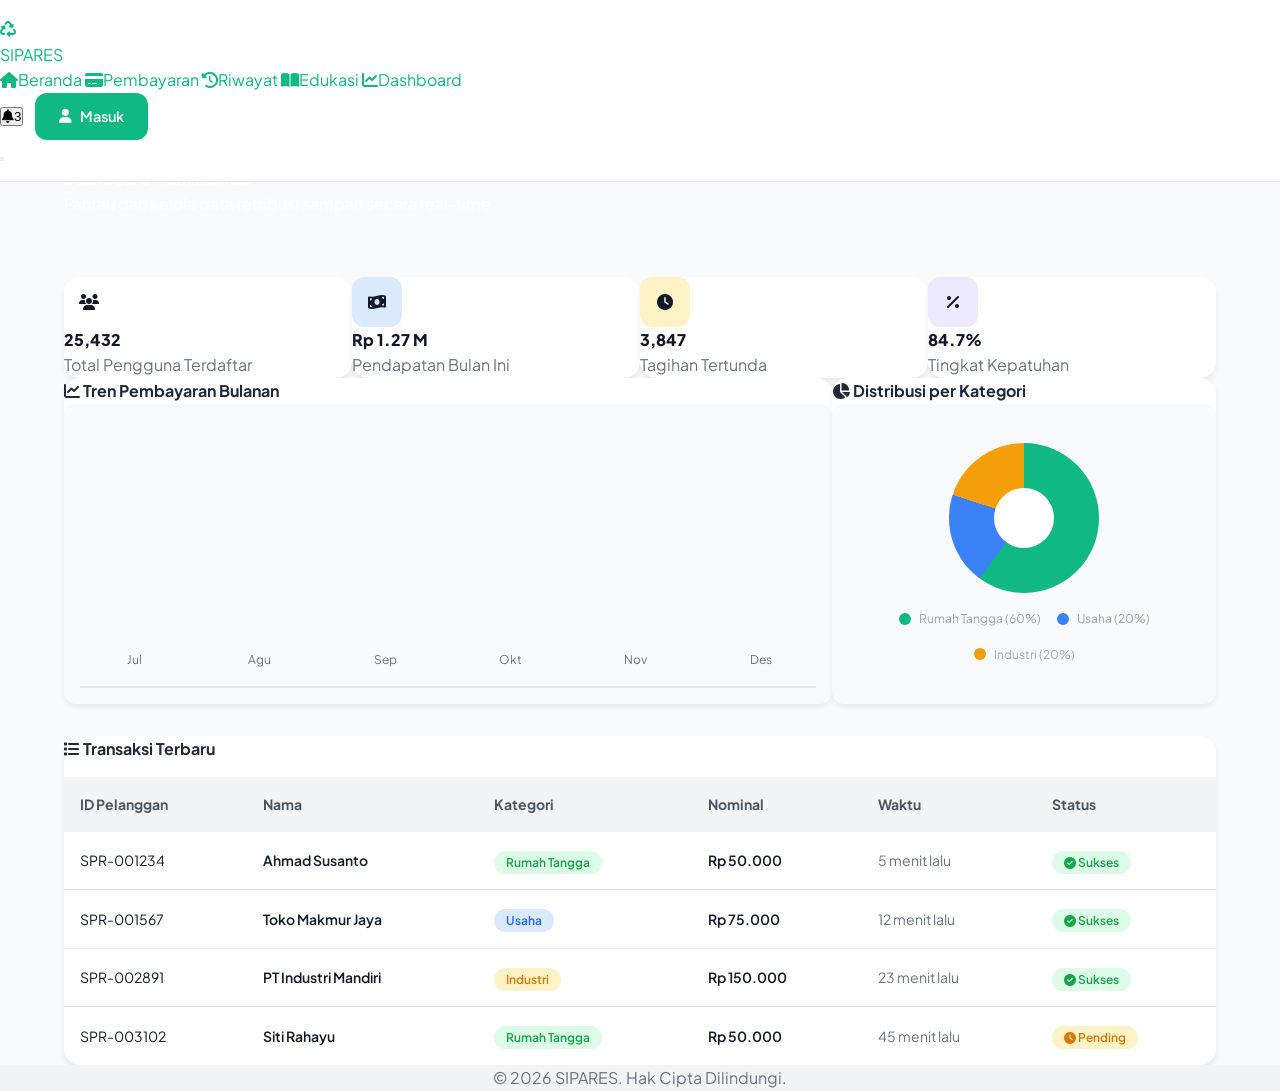
==== dashboard.html @ a86b79b2 "Initial commit" ====
<!DOCTYPE html>
<html lang="id">

<head>
  <meta charset="UTF-8">
  <meta name="viewport" content="width=device-width, initial-scale=1.0">
  <meta name="description" content="Dashboard Admin - SIPARES">
  <title>Dashboard - SIPARES</title>
  <link rel="preconnect" href="https://fonts.googleapis.com">
  <link rel="preconnect" href="https://fonts.gstatic.com" crossorigin>
  <link href="https://fonts.googleapis.com/css2?family=Plus+Jakarta+Sans:wght@300;400;500;600;700;800&display=swap"
    rel="stylesheet">
  <link rel="stylesheet" href="https://cdnjs.cloudflare.com/ajax/libs/font-awesome/6.4.0/css/all.min.css">
  <link rel="stylesheet" href="css/styles.css">
  <link rel="stylesheet" href="css/pages.css">
</head>

<body>
  <!-- Navigation -->
  <nav class="navbar scrolled" id="navbar">
    <div class="nav-container">
      <a href="index.html" class="nav-logo">
        <div class="logo-icon"><i class="fas fa-recycle"></i></div>
        <span class="logo-text">SIPARES</span>
      </a>
      <div class="nav-menu" id="nav-menu">
        <a href="index.html" class="nav-link"><i class="fas fa-home"></i><span>Beranda</span></a>
        <a href="pembayaran.html" class="nav-link"><i class="fas fa-credit-card"></i><span>Pembayaran</span></a>
        <a href="riwayat.html" class="nav-link"><i class="fas fa-history"></i><span>Riwayat</span></a>
        <a href="edukasi.html" class="nav-link"><i class="fas fa-book-open"></i><span>Edukasi</span></a>
        <a href="dashboard.html" class="nav-link active"><i class="fas fa-chart-line"></i><span>Dashboard</span></a>
      </div>
      <div class="nav-actions">
        <button class="btn-notification" id="btn-notification"><i class="fas fa-bell"></i><span
            class="notification-badge">3</span></button>
        <a href="login.html" class="btn btn-primary btn-login"><i class="fas fa-user"></i><span>Masuk</span></a>
      </div>
      <button class="nav-toggle" id="nav-toggle"><span></span><span></span><span></span></button>
    </div>
  </nav>

  <!-- Page Header -->
  <section class="page-header">
    <div class="page-header-bg">
      <div class="header-shape shape-1"></div>
      <div class="header-shape shape-2"></div>
    </div>
    <div class="container">
      <div class="page-header-content">
        <div class="breadcrumb">
          <a href="index.html">Beranda</a>
          <i class="fas fa-chevron-right"></i>
          <span>Dashboard</span>
        </div>
        <h1 class="page-title">Dashboard Administrasi</h1>
        <p class="page-subtitle">Pantau dan kelola data retribusi sampah secara real-time</p>
      </div>
    </div>
  </section>

  <!-- Dashboard Section -->
  <section class="dashboard-section">
    <div class="container">
      <!-- Stats Cards -->
      <div class="dashboard-stats">
        <div class="stat-card">
          <div class="stat-icon green"><i class="fas fa-users"></i></div>
          <div class="stat-value">25,432</div>
          <div class="stat-label">Total Pengguna Terdaftar</div>
        </div>
        <div class="stat-card">
          <div class="stat-icon blue"><i class="fas fa-money-bill-wave"></i></div>
          <div class="stat-value">Rp 1.27 M</div>
          <div class="stat-label">Pendapatan Bulan Ini</div>
        </div>
        <div class="stat-card">
          <div class="stat-icon orange"><i class="fas fa-clock"></i></div>
          <div class="stat-value">3,847</div>
          <div class="stat-label">Tagihan Tertunda</div>
        </div>
        <div class="stat-card">
          <div class="stat-icon purple"><i class="fas fa-percentage"></i></div>
          <div class="stat-value">84.7%</div>
          <div class="stat-label">Tingkat Kepatuhan</div>
        </div>
      </div>

      <!-- Charts Row -->
      <div class="dashboard-charts">
        <div class="chart-card">
          <h4><i class="fas fa-chart-line"></i> Tren Pembayaran Bulanan</h4>
          <div class="chart-placeholder">
            <div style="width: 100%; height: 100%; display: flex; flex-direction: column; padding: 1rem;">
              <!-- Simple bar chart visualization -->
              <div
                style="flex: 1; display: flex; align-items: flex-end; gap: 1rem; padding-bottom: 1rem; border-bottom: 2px solid #e5e7eb;">
                <div style="flex: 1; display: flex; flex-direction: column; align-items: center; gap: 0.5rem;">
                  <div
                    style="width: 100%; height: 60%; background: linear-gradient(to top, #10b981, #34d399); border-radius: 0.5rem 0.5rem 0 0;">
                  </div>
                  <span style="font-size: 0.75rem; color: #6b7280;">Jul</span>
                </div>
                <div style="flex: 1; display: flex; flex-direction: column; align-items: center; gap: 0.5rem;">
                  <div
                    style="width: 100%; height: 75%; background: linear-gradient(to top, #10b981, #34d399); border-radius: 0.5rem 0.5rem 0 0;">
                  </div>
                  <span style="font-size: 0.75rem; color: #6b7280;">Agu</span>
                </div>
                <div style="flex: 1; display: flex; flex-direction: column; align-items: center; gap: 0.5rem;">
                  <div
                    style="width: 100%; height: 65%; background: linear-gradient(to top, #10b981, #34d399); border-radius: 0.5rem 0.5rem 0 0;">
                  </div>
                  <span style="font-size: 0.75rem; color: #6b7280;">Sep</span>
                </div>
                <div style="flex: 1; display: flex; flex-direction: column; align-items: center; gap: 0.5rem;">
                  <div
                    style="width: 100%; height: 80%; background: linear-gradient(to top, #10b981, #34d399); border-radius: 0.5rem 0.5rem 0 0;">
                  </div>
                  <span style="font-size: 0.75rem; color: #6b7280;">Okt</span>
                </div>
                <div style="flex: 1; display: flex; flex-direction: column; align-items: center; gap: 0.5rem;">
                  <div
                    style="width: 100%; height: 90%; background: linear-gradient(to top, #10b981, #34d399); border-radius: 0.5rem 0.5rem 0 0;">
                  </div>
                  <span style="font-size: 0.75rem; color: #6b7280;">Nov</span>
                </div>
                <div style="flex: 1; display: flex; flex-direction: column; align-items: center; gap: 0.5rem;">
                  <div
                    style="width: 100%; height: 85%; background: linear-gradient(to top, #10b981, #34d399); border-radius: 0.5rem 0.5rem 0 0;">
                  </div>
                  <span style="font-size: 0.75rem; color: #6b7280;">Des</span>
                </div>
              </div>
            </div>
          </div>
        </div>
        <div class="chart-card">
          <h4><i class="fas fa-chart-pie"></i> Distribusi per Kategori</h4>
          <div class="chart-placeholder"
            style="display: flex; flex-direction: column; align-items: center; justify-content: center; gap: 1rem; padding: 1rem;">
            <!-- Simple pie chart visualization -->
            <div
              style="width: 150px; height: 150px; border-radius: 50%; background: conic-gradient(#10b981 0deg 216deg, #3b82f6 216deg 288deg, #f59e0b 288deg 360deg); position: relative;">
              <div
                style="position: absolute; top: 50%; left: 50%; transform: translate(-50%, -50%); width: 60px; height: 60px; background: white; border-radius: 50%;">
              </div>
            </div>
            <div style="display: flex; flex-wrap: wrap; gap: 1rem; justify-content: center;">
              <span style="display: flex; align-items: center; gap: 0.5rem; font-size: 0.75rem;"><span
                  style="width: 12px; height: 12px; background: #10b981; border-radius: 50%;"></span> Rumah Tangga
                (60%)</span>
              <span style="display: flex; align-items: center; gap: 0.5rem; font-size: 0.75rem;"><span
                  style="width: 12px; height: 12px; background: #3b82f6; border-radius: 50%;"></span> Usaha (20%)</span>
              <span style="display: flex; align-items: center; gap: 0.5rem; font-size: 0.75rem;"><span
                  style="width: 12px; height: 12px; background: #f59e0b; border-radius: 50%;"></span> Industri
                (20%)</span>
            </div>
          </div>
        </div>
      </div>

      <!-- Recent Transactions -->
      <div style="margin-top: 2rem;">
        <div class="chart-card">
          <h4><i class="fas fa-list"></i> Transaksi Terbaru</h4>
          <div style="overflow-x: auto;">
            <table style="width: 100%; border-collapse: collapse; margin-top: 1rem;">
              <thead>
                <tr style="background: #f3f4f6;">
                  <th style="padding: 1rem; text-align: left; font-size: 0.875rem; color: #4b5563;">ID Pelanggan</th>
                  <th style="padding: 1rem; text-align: left; font-size: 0.875rem; color: #4b5563;">Nama</th>
                  <th style="padding: 1rem; text-align: left; font-size: 0.875rem; color: #4b5563;">Kategori</th>
                  <th style="padding: 1rem; text-align: left; font-size: 0.875rem; color: #4b5563;">Nominal</th>
                  <th style="padding: 1rem; text-align: left; font-size: 0.875rem; color: #4b5563;">Waktu</th>
                  <th style="padding: 1rem; text-align: left; font-size: 0.875rem; color: #4b5563;">Status</th>
                </tr>
              </thead>
              <tbody>
                <tr style="border-bottom: 1px solid #e5e7eb;">
                  <td style="padding: 1rem; font-size: 0.875rem;">SPR-001234</td>
                  <td style="padding: 1rem; font-size: 0.875rem; font-weight: 600;">Ahmad Susanto</td>
                  <td style="padding: 1rem;"><span
                      style="background: #dcfce7; color: #16a34a; padding: 0.25rem 0.75rem; border-radius: 9999px; font-size: 0.75rem; font-weight: 600;">Rumah
                      Tangga</span></td>
                  <td style="padding: 1rem; font-size: 0.875rem; font-weight: 600;">Rp 50.000</td>
                  <td style="padding: 1rem; font-size: 0.875rem; color: #6b7280;">5 menit lalu</td>
                  <td style="padding: 1rem;"><span
                      style="background: #dcfce7; color: #16a34a; padding: 0.25rem 0.75rem; border-radius: 9999px; font-size: 0.75rem; font-weight: 600;"><i
                        class="fas fa-check-circle"></i> Sukses</span></td>
                </tr>
                <tr style="border-bottom: 1px solid #e5e7eb;">
                  <td style="padding: 1rem; font-size: 0.875rem;">SPR-001567</td>
                  <td style="padding: 1rem; font-size: 0.875rem; font-weight: 600;">Toko Makmur Jaya</td>
                  <td style="padding: 1rem;"><span
                      style="background: #dbeafe; color: #2563eb; padding: 0.25rem 0.75rem; border-radius: 9999px; font-size: 0.75rem; font-weight: 600;">Usaha</span>
                  </td>
                  <td style="padding: 1rem; font-size: 0.875rem; font-weight: 600;">Rp 75.000</td>
                  <td style="padding: 1rem; font-size: 0.875rem; color: #6b7280;">12 menit lalu</td>
                  <td style="padding: 1rem;"><span
                      style="background: #dcfce7; color: #16a34a; padding: 0.25rem 0.75rem; border-radius: 9999px; font-size: 0.75rem; font-weight: 600;"><i
                        class="fas fa-check-circle"></i> Sukses</span></td>
                </tr>
                <tr style="border-bottom: 1px solid #e5e7eb;">
                  <td style="padding: 1rem; font-size: 0.875rem;">SPR-002891</td>
                  <td style="padding: 1rem; font-size: 0.875rem; font-weight: 600;">PT Industri Mandiri</td>
                  <td style="padding: 1rem;"><span
                      style="background: #fef3c7; color: #d97706; padding: 0.25rem 0.75rem; border-radius: 9999px; font-size: 0.75rem; font-weight: 600;">Industri</span>
                  </td>
                  <td style="padding: 1rem; font-size: 0.875rem; font-weight: 600;">Rp 150.000</td>
                  <td style="padding: 1rem; font-size: 0.875rem; color: #6b7280;">23 menit lalu</td>
                  <td style="padding: 1rem;"><span
                      style="background: #dcfce7; color: #16a34a; padding: 0.25rem 0.75rem; border-radius: 9999px; font-size: 0.75rem; font-weight: 600;"><i
                        class="fas fa-check-circle"></i> Sukses</span></td>
                </tr>
                <tr>
                  <td style="padding: 1rem; font-size: 0.875rem;">SPR-003102</td>
                  <td style="padding: 1rem; font-size: 0.875rem; font-weight: 600;">Siti Rahayu</td>
                  <td style="padding: 1rem;"><span
                      style="background: #dcfce7; color: #16a34a; padding: 0.25rem 0.75rem; border-radius: 9999px; font-size: 0.75rem; font-weight: 600;">Rumah
                      Tangga</span></td>
                  <td style="padding: 1rem; font-size: 0.875rem; font-weight: 600;">Rp 50.000</td>
                  <td style="padding: 1rem; font-size: 0.875rem; color: #6b7280;">45 menit lalu</td>
                  <td style="padding: 1rem;"><span
                      style="background: #fef3c7; color: #d97706; padding: 0.25rem 0.75rem; border-radius: 9999px; font-size: 0.75rem; font-weight: 600;"><i
                        class="fas fa-clock"></i> Pending</span></td>
                </tr>
              </tbody>
            </table>
          </div>
        </div>
      </div>
    </div>
  </section>

  <!-- Footer -->
  <footer class="footer-simple">
    <div class="container">
      <p>&copy; 2026 SIPARES. Hak Cipta Dilindungi.</p>
    </div>
  </footer>

  <script src="js/main.js"></script>
</body>

</html>
---- css/styles.css ----
/* ========================================
   SIPARES - Clean & Simple Design System
   ======================================== */

:root {
  /* Colors - Clean Green Theme */
  --primary: #10b981;
  --primary-dark: #059669;
  --primary-light: #d1fae5;

  --secondary: #3b82f6;
  --success: #22c55e;
  --warning: #f59e0b;
  --danger: #ef4444;
  --info: #06b6d4;

  /* Neutral */
  --white: #ffffff;
  --gray-50: #f9fafb;
  --gray-100: #f3f4f6;
  --gray-200: #e5e7eb;
  --gray-300: #d1d5db;
  --gray-400: #9ca3af;
  --gray-500: #6b7280;
  --gray-600: #4b5563;
  --gray-700: #374151;
  --gray-800: #1f2937;
  --gray-900: #111827;

  /* Background */
  --bg-primary: #f9fafb;
  --bg-secondary: #ffffff;
  --bg-tertiary: #f3f4f6;

  /* Text */
  --text-primary: #111827;
  --text-secondary: #6b7280;
  --text-muted: #9ca3af;

  /* Border */
  --border-color: #e5e7eb;

  /* Shadows */
  --shadow-sm: 0 1px 2px rgba(0,0,0,0.05);
  --shadow-md: 0 4px 6px rgba(0,0,0,0.07);
  --shadow-lg: 0 10px 25px rgba(0,0,0,0.1);

  /* Typography */
  --font-family: 'Plus Jakarta Sans', -apple-system, BlinkMacSystemFont, sans-serif;

  /* Border Radius */
  --radius-sm: 0.375rem;
  --radius-md: 0.5rem;
  --radius-lg: 0.75rem;
  --radius-xl: 1rem;
  --radius-full: 9999px;

  /* Transitions */
  --transition: 0.2s ease;
}

/* Reset */
*, *::before, *::after {
  margin: 0;
  padding: 0;
  box-sizing: border-box;
}

html {
  scroll-behavior: smooth;
}

body {
  font-family: var(--font-family);
  font-size: 1rem;
  line-height: 1.6;
  color: var(--text-primary);
  background: var(--bg-primary);
}

a {
  color: var(--primary);
  text-decoration: none;
  transition: var(--transition);
}

a:hover {
  color: var(--primary-dark);
}

img {
  max-width: 100%;
  height: auto;
}

/* Container */
.container {
  max-width: 1200px;
  margin: 0 auto;
  padding: 0 1.5rem;
}

/* ========================================
   NAVBAR - Simple & Clean
   ======================================== */
.navbar {
  position: fixed;
  top: 0;
  left: 0;
  right: 0;
  z-index: 1000;
  background: var(--white);
  border-bottom: 1px solid var(--border-color);
  padding: 1rem 0;
  transition: var(--transition);
}

.navbar.scrolled {
  box-shadow: var(--shadow-md);
}

.navbar .container {
  display: flex;
  justify-content: space-between;
  align-items: center;
}

.navbar-brand {
  display: flex;
  align-items: center;
  gap: 0.5rem;
  font-size: 1.5rem;
  font-weight: 700;
  color: var(--primary);
}

.nav-links {
  display: flex;
  list-style: none;
  gap: 2rem;
}

.nav-links a {
  color: var(--text-secondary);
  font-weight: 500;
  padding: 0.5rem 0;
  position: relative;
}

.nav-links a:hover,
.nav-links a.active {
  color: var(--primary);
}

.nav-links a::after {
  content: '';
  position: absolute;
  bottom: 0;
  left: 0;
  width: 0;
  height: 2px;
  background: var(--primary);
  transition: var(--transition);
}

.nav-links a:hover::after,
.nav-links a.active::after {
  width: 100%;
}

.nav-actions {
  display: flex;
  gap: 0.75rem;
  align-items: center;
}

.mobile-menu-btn {
  display: none;
  background: none;
  border: none;
  font-size: 1.5rem;
  color: var(--text-primary);
  cursor: pointer;
}

/* ========================================
   BUTTONS - Simple Style
   ======================================== */
.btn {
  display: inline-flex;
  align-items: center;
  justify-content: center;
  gap: 0.5rem;
  padding: 0.75rem 1.5rem;
  font-size: 0.9rem;
  font-weight: 600;
  border-radius: var(--radius-lg);
  border: none;
  cursor: pointer;
  transition: var(--transition);
  text-decoration: none;
}

.btn-primary {
  background: var(--primary);
  color: var(--white);
}

.btn-primary:hover {
  background: var(--primary-dark);
  color: var(--white);
  transform: translateY(-1px);
}

.btn-secondary {
  background: var(--gray-100);
  color: var(--text-primary);
}

.btn-secondary:hover {
  background: var(--gray-200);
}

.btn-outline {
  background: transparent;
  border: 2px solid var(--primary);
  color: var(--primary);
}

.btn-outline:hover {
  background: var(--primary);
  color: var(--white);
}

.btn-sm {
  padding: 0.5rem 1rem;
  font-size: 0.8rem;
}

.btn-lg {
  padding: 1rem 2rem;
  font-size: 1rem;
}

.btn-block {
  width: 100%;
}

.btn-icon {
  width: 40px;
  height: 40px;
  padding: 0;
  border-radius: var(--radius-lg);
  background: var(--gray-100);
  color: var(--text-secondary);
}

.btn-icon:hover {
  background: var(--primary-light);
  color: var(--primary);
}

/* ========================================
   HERO SECTION - Clean Design
   ======================================== */
.hero {
  padding: 8rem 0 4rem;
  background: linear-gradient(135deg, var(--primary-light) 0%, var(--white) 100%);
  min-height: 100vh;
  display: flex;
  align-items: center;
}

.hero .container {
  display: grid;
  grid-template-columns: 1fr 1fr;
  gap: 4rem;
  align-items: center;
}

.hero-content h1 {
  font-size: 3rem;
  font-weight: 800;
  line-height: 1.2;
  color: var(--gray-900);
  margin-bottom: 1.5rem;
}

.hero-content h1 .highlight {
  color: var(--primary);
}

.hero-content p {
  font-size: 1.1rem;
  color: var(--text-secondary);
  margin-bottom: 2rem;
  max-width: 500px;
}

.hero-buttons {
  display: flex;
  gap: 1rem;
  margin-bottom: 3rem;
}

.hero-stats {
  display: flex;
  gap: 3rem;
}

.hero-stat {
  text-align: center;
}

.hero-stat .number {
  font-size: 2rem;
  font-weight: 800;
  color: var(--primary);
}

.hero-stat .label {
  font-size: 0.85rem;
  color: var(--text-secondary);
}

.hero-visual {
  display: flex;
  justify-content: center;
  align-items: center;
}

.hero-image {
  width: 100%;
  max-width: 450px;
  padding: 2rem;
  background: var(--white);
  border-radius: var(--radius-xl);
  box-shadow: var(--shadow-lg);
}

.hero-image i {
  font-size: 15rem;
  color: var(--primary);
  display: block;
  text-align: center;
}

/* ========================================
   SECTIONS - Clean Layout
   ======================================== */
.section {
  padding: 5rem 0;
}

.section-header {
  text-align: center;
  max-width: 600px;
  margin: 0 auto 3rem;
}

.section-label {
  display: inline-block;
  padding: 0.5rem 1rem;
  background: var(--primary-light);
  color: var(--primary-dark);
  font-size: 0.8rem;
  font-weight: 600;
  border-radius: var(--radius-full);
  margin-bottom: 1rem;
}

.section-title {
  font-size: 2.25rem;
  font-weight: 700;
  margin-bottom: 1rem;
  color: var(--gray-900);
}

.section-subtitle {
  color: var(--text-secondary);
  font-size: 1.1rem;
}

/* ========================================
   CARDS - Simple Style
   ======================================== */
.card {
  background: var(--white);
  border-radius: var(--radius-xl);
  padding: 1.5rem;
  box-shadow: var(--shadow-sm);
  border: 1px solid var(--border-color);
  transition: var(--transition);
}

.card:hover {
  box-shadow: var(--shadow-md);
  transform: translateY(-2px);
}

.card-icon {
  width: 60px;
  height: 60px;
  border-radius: var(--radius-lg);
  background: var(--primary-light);
  color: var(--primary);
  display: flex;
  align-items: center;
  justify-content: center;
  font-size: 1.5rem;
  margin-bottom: 1rem;
}

.card-title {
  font-size: 1.2rem;
  font-weight: 600;
  margin-bottom: 0.5rem;
}

.card-text {
  color: var(--text-secondary);
  font-size: 0.95rem;
}

/* Card Grid */
.card-grid {
  display: grid;
  grid-template-columns: repeat(auto-fit, minmax(280px, 1fr));
  gap: 1.5rem;
}

/* ========================================
   SERVICES SECTION
   ======================================== */
.services {
  background: var(--bg-primary);
}

.service-card {
  text-align: center;
  padding: 2rem;
}

.service-card .card-icon {
  margin: 0 auto 1.5rem;
  width: 70px;
  height: 70px;
  font-size: 1.75rem;
}

/* ========================================
   POLICY / TARIF SECTION
   ======================================== */
.policy {
  background: var(--white);
}

.tarif-card {
  padding: 2rem;
  text-align: center;
  border: 2px solid var(--border-color);
}

.tarif-card.featured {
  border-color: var(--primary);
  position: relative;
}

.tarif-card.featured::before {
  content: 'Populer';
  position: absolute;
  top: -12px;
  left: 50%;
  transform: translateX(-50%);
  background: var(--primary);
  color: white;
  padding: 0.25rem 1rem;
  border-radius: var(--radius-full);
  font-size: 0.75rem;
  font-weight: 600;
}

.tarif-card .icon {
  font-size: 2.5rem;
  color: var(--primary);
  margin-bottom: 1rem;
}

.tarif-card .title {
  font-size: 1.25rem;
  font-weight: 600;
  margin-bottom: 0.5rem;
}

.tarif-card .price {
  font-size: 2rem;
  font-weight: 800;
  color: var(--primary);
  margin-bottom: 1rem;
}

.tarif-card .price span {
  font-size: 0.9rem;
  font-weight: 400;
  color: var(--text-secondary);
}

.tarif-card .features {
  list-style: none;
  margin-bottom: 1.5rem;
}

.tarif-card .features li {
  padding: 0.5rem 0;
  color: var(--text-secondary);
  font-size: 0.9rem;
}

.tarif-card .features li i {
  color: var(--success);
  margin-right: 0.5rem;
}

/* ========================================
   FAQ SECTION
   ======================================== */
.faq {
  background: var(--bg-primary);
}

.faq-list {
  max-width: 700px;
  margin: 0 auto;
}

.faq-item {
  background: var(--white);
  border-radius: var(--radius-lg);
  margin-bottom: 1rem;
  overflow: hidden;
  border: 1px solid var(--border-color);
}

.faq-question {
  display: flex;
  justify-content: space-between;
  align-items: center;
  padding: 1.25rem 1.5rem;
  cursor: pointer;
  font-weight: 600;
  color: var(--text-primary);
  background: none;
  border: none;
  width: 100%;
  text-align: left;
  font-size: 1rem;
}

.faq-question i {
  color: var(--primary);
  transition: var(--transition);
}

.faq-item.active .faq-question i {
  transform: rotate(180deg);
}

.faq-answer {
  padding: 0 1.5rem;
  max-height: 0;
  overflow: hidden;
  transition: max-height 0.3s ease, padding 0.3s ease;
}

.faq-item.active .faq-answer {
  padding: 0 1.5rem 1.5rem;
  max-height: 200px;
}

.faq-answer p {
  color: var(--text-secondary);
  line-height: 1.7;
}

/* ========================================
   CTA SECTION
   ======================================== */
.cta {
  background: var(--primary);
  color: var(--white);
  text-align: center;
  padding: 4rem 0;
}

.cta h2 {
  font-size: 2rem;
  margin-bottom: 1rem;
}

.cta p {
  opacity: 0.9;
  margin-bottom: 2rem;
  max-width: 500px;
  margin-left: auto;
  margin-right: auto;
}

.cta .btn {
  background: var(--white);
  color: var(--primary);
}

.cta .btn:hover {
  background: var(--gray-100);
  transform: translateY(-2px);
}

/* ========================================
   FOOTER - Simple
   ======================================== */
.footer {
  background: var(--gray-900);
  color: var(--gray-300);
  padding: 4rem 0 2rem;
}

.footer-grid {
  display: grid;
  grid-template-columns: 2fr 1fr 1fr 1fr;
  gap: 3rem;
  margin-bottom: 3rem;
}

.footer-brand {
  display: flex;
  align-items: center;
  gap: 0.5rem;
  font-size: 1.5rem;
  font-weight: 700;
  color: var(--white);
  margin-bottom: 1rem;
}

.footer-brand i {
  color: var(--primary);
}

.footer-desc {
  color: var(--gray-400);
  line-height: 1.7;
}

.footer-title {
  color: var(--white);
  font-weight: 600;
  margin-bottom: 1rem;
}

.footer-links {
  list-style: none;
}

.footer-links li {
  margin-bottom: 0.5rem;
}

.footer-links a {
  color: var(--gray-400);
}

.footer-links a:hover {
  color: var(--primary);
}

.footer-bottom {
  border-top: 1px solid var(--gray-700);
  padding-top: 2rem;
  text-align: center;
  color: var(--gray-500);
  font-size: 0.9rem;
}

/* ========================================
   FORMS - Clean Style
   ======================================== */
.form-group {
  margin-bottom: 1.25rem;
}

.form-group label {
  display: block;
  margin-bottom: 0.5rem;
  font-weight: 500;
  color: var(--text-primary);
}

.form-group input,
.form-group select,
.form-group textarea {
  width: 100%;
  padding: 0.875rem 1rem;
  font-size: 1rem;
  border: 1px solid var(--border-color);
  border-radius: var(--radius-lg);
  background: var(--white);
  transition: var(--transition);
  font-family: var(--font-family);
}

.form-group input:focus,
.form-group select:focus,
.form-group textarea:focus {
  outline: none;
  border-color: var(--primary);
  box-shadow: 0 0 0 3px var(--primary-light);
}

.form-hint {
  font-size: 0.8rem;
  color: var(--text-secondary);
  margin-top: 0.25rem;
}

.password-input {
  position: relative;
}

.password-input input {
  padding-right: 3rem;
}

.password-toggle {
  position: absolute;
  right: 1rem;
  top: 50%;
  transform: translateY(-50%);
  background: none;
  border: none;
  color: var(--text-secondary);
  cursor: pointer;
}

/* ========================================
   ALERTS
   ======================================== */
.alert {
  padding: 1rem 1.25rem;
  border-radius: var(--radius-lg);
  margin-bottom: 1rem;
  display: flex;
  align-items: center;
  gap: 0.75rem;
}

.alert-success {
  background: #d1fae5;
  color: #065f46;
}

.alert-danger {
  background: #fee2e2;
  color: #991b1b;
}

.alert-warning {
  background: #fef3c7;
  color: #92400e;
}

.alert-info {
  background: #dbeafe;
  color: #1e40af;
}

/* ========================================
   BADGES
   ======================================== */
.badge {
  display: inline-block;
  padding: 0.25rem 0.75rem;
  font-size: 0.75rem;
  font-weight: 600;
  border-radius: var(--radius-full);
}

.badge-success {
  background: #d1fae5;
  color: #065f46;
}

.badge-warning {
  background: #fef3c7;
  color: #92400e;
}

.badge-danger {
  background: #fee2e2;
  color: #991b1b;
}

.badge-info {
  background: #dbeafe;
  color: #1e40af;
}

.badge-secondary {
  background: var(--gray-100);
  color: var(--gray-600);
}

/* ========================================
   UTILITIES
   ======================================== */
.text-center { text-align: center; }
.text-primary { color: var(--primary); }
.text-secondary { color: var(--text-secondary); }
.text-success { color: var(--success); }
.text-danger { color: var(--danger); }

.mt-1 { margin-top: 0.5rem; }
.mt-2 { margin-top: 1rem; }
.mt-3 { margin-top: 1.5rem; }
.mt-4 { margin-top: 2rem; }
.mb-1 { margin-bottom: 0.5rem; }
.mb-2 { margin-bottom: 1rem; }
.mb-3 { margin-bottom: 1.5rem; }
.mb-4 { margin-bottom: 2rem; }

.required { color: var(--danger); }

/* ========================================
   RESPONSIVE
   ======================================== */
@media (max-width: 992px) {
  .hero .container {
    grid-template-columns: 1fr;
    text-align: center;
  }

  .hero-content p {
    margin-left: auto;
    margin-right: auto;
  }

  .hero-buttons {
    justify-content: center;
  }

  .hero-stats {
    justify-content: center;
  }

  .footer-grid {
    grid-template-columns: 1fr 1fr;
  }
}

@media (max-width: 768px) {
  .nav-links {
    display: none;
  }

  .mobile-menu-btn {
    display: block;
  }

  .hero-content h1 {
    font-size: 2.25rem;
  }

  .section-title {
    font-size: 1.75rem;
  }

  .footer-grid {
    grid-template-columns: 1fr;
    text-align: center;
  }
}

@media (max-width: 480px) {
  .hero-buttons {
    flex-direction: column;
  }

  .hero-stats {
    flex-direction: column;
    gap: 1.5rem;
  }
}

/* Back to Top */
.back-to-top {
  position: fixed;
  bottom: 2rem;
  right: 2rem;
  width: 45px;
  height: 45px;
  background: var(--primary);
  color: var(--white);
  border: none;
  border-radius: var(--radius-lg);
  cursor: pointer;
  opacity: 0;
  visibility: hidden;
  transition: var(--transition);
  z-index: 999;
}

.back-to-top.show {
  opacity: 1;
  visibility: visible;
}

.back-to-top:hover {
  background: var(--primary-dark);
  transform: translateY(-3px);
}
---- css/pages.css ----
/* Page-specific Styles */

/* Page Header */
.page-header {
  position: relative;
  padding: 140px 0 60px;
  background: var(--gradient-hero);
  overflow: hidden;
}

.page-header-bg {
  position: absolute;
  inset: 0;
}

.header-shape {
  position: absolute;
  border-radius: 50%;
  background: rgba(255, 255, 255, 0.05);
}

.header-shape.shape-1 {
  width: 400px;
  height: 400px;
  top: -150px;
  right: -100px;
}

.header-shape.shape-2 {
  width: 300px;
  height: 300px;
  bottom: -100px;
  left: -50px;
}

.page-header-content {
  position: relative;
  z-index: 1;
}

.breadcrumb {
  display: flex;
  align-items: center;
  gap: var(--spacing-2);
  margin-bottom: var(--spacing-4);
  font-size: var(--font-size-sm);
  color: rgba(255, 255, 255, 0.7);
}

.breadcrumb a {
  color: rgba(255, 255, 255, 0.7);
}

.breadcrumb a:hover {
  color: white;
}

.breadcrumb i {
  font-size: 0.7rem;
}

.page-title {
  font-size: var(--font-size-4xl);
  font-weight: 800;
  color: white;
  margin-bottom: var(--spacing-3);
}

.page-subtitle {
  font-size: var(--font-size-lg);
  color: rgba(255, 255, 255, 0.9);
  max-width: 600px;
}

/* Payment Section */
.payment-section {
  padding: var(--spacing-16) 0;
  background: var(--gray-50);
}

.payment-grid {
  display: grid;
  grid-template-columns: 1fr 1.2fr;
  gap: var(--spacing-8);
  align-items: start;
}

.bill-card,
.payment-card {
  background: white;
  border-radius: var(--radius-2xl);
  box-shadow: var(--shadow-lg);
  overflow: hidden;
}

.bill-header {
  display: flex;
  align-items: center;
  justify-content: space-between;
  padding: var(--spacing-5) var(--spacing-6);
  background: var(--gradient-primary);
  color: white;
}

.bill-header h3 {
  display: flex;
  align-items: center;
  gap: var(--spacing-2);
  font-size: var(--font-size-lg);
  font-weight: 700;
}

.bill-status {
  display: flex;
  align-items: center;
  gap: var(--spacing-2);
  padding: var(--spacing-2) var(--spacing-3);
  border-radius: var(--radius-full);
  font-size: var(--font-size-sm);
  font-weight: 600;
}

.bill-status.pending {
  background: rgba(245, 158, 11, 0.2);
  color: #fbbf24;
}

.bill-status.paid {
  background: rgba(16, 185, 129, 0.2);
  color: #34d399;
}

.bill-details {
  padding: var(--spacing-6);
}

.bill-row {
  display: flex;
  justify-content: space-between;
  padding: var(--spacing-3) 0;
  border-bottom: 1px solid var(--gray-100);
}

.bill-row:last-child {
  border-bottom: none;
}

.bill-row .label {
  color: var(--gray-500);
  font-size: var(--font-size-sm);
}

.bill-row .value {
  font-weight: 600;
  color: var(--gray-800);
}

.bill-row .value.highlight {
  color: var(--accent-orange);
}

.badge-category {
  display: inline-block;
  padding: var(--spacing-1) var(--spacing-3);
  background: var(--primary-100);
  color: var(--primary-700);
  border-radius: var(--radius-full);
  font-size: var(--font-size-xs);
  font-weight: 600;
}

.bill-total {
  display: flex;
  justify-content: space-between;
  align-items: center;
  padding: var(--spacing-5) var(--spacing-6);
  background: var(--gray-50);
  border-top: 2px dashed var(--gray-200);
}

.total-label {
  font-size: var(--font-size-lg);
  font-weight: 600;
  color: var(--gray-700);
}

.total-amount {
  font-size: var(--font-size-2xl);
  font-weight: 800;
  color: var(--primary-600);
}

.bill-breakdown {
  padding: var(--spacing-4) var(--spacing-6);
  background: var(--gray-50);
}

.breakdown-item {
  display: flex;
  justify-content: space-between;
  font-size: var(--font-size-sm);
  color: var(--gray-600);
  padding: var(--spacing-1) 0;
}

.previous-bills {
  margin-top: var(--spacing-6);
}

.previous-bills h4 {
  font-size: var(--font-size-base);
  font-weight: 700;
  color: var(--gray-800);
  margin-bottom: var(--spacing-4);
}

.prev-bill-item {
  display: flex;
  justify-content: space-between;
  align-items: center;
  padding: var(--spacing-4);
  background: white;
  border-radius: var(--radius-lg);
  margin-bottom: var(--spacing-3);
  box-shadow: var(--shadow-sm);
}

.prev-bill-info .period {
  display: block;
  font-weight: 600;
  color: var(--gray-800);
}

.prev-bill-info .amount {
  font-size: var(--font-size-sm);
  color: var(--gray-500);
}

.prev-status {
  display: flex;
  align-items: center;
  gap: var(--spacing-2);
  font-size: var(--font-size-sm);
  font-weight: 600;
}

.prev-bill-item.paid .prev-status {
  color: var(--primary-600);
}

/* Payment Methods */
.payment-card h3 {
  display: flex;
  align-items: center;
  gap: var(--spacing-3);
  padding: var(--spacing-5) var(--spacing-6);
  font-size: var(--font-size-lg);
  font-weight: 700;
  color: var(--gray-800);
  border-bottom: 1px solid var(--gray-100);
}

.payment-method {
  border-bottom: 1px solid var(--gray-100);
}

.method-header {
  padding: var(--spacing-4) var(--spacing-6);
}

.method-header label {
  display: flex;
  align-items: center;
  gap: var(--spacing-4);
  cursor: pointer;
}

.method-header input[type="radio"] {
  width: 20px;
  height: 20px;
  accent-color: var(--primary-600);
}

.method-icon {
  width: 50px;
  height: 50px;
  border-radius: var(--radius-lg);
  display: flex;
  align-items: center;
  justify-content: center;
  font-size: var(--font-size-xl);
}

.method-icon.qris {
  background: linear-gradient(135deg, #00bcd4, #2196f3);
  color: white;
}

.method-icon.bank {
  background: linear-gradient(135deg, #9c27b0, #673ab7);
  color: white;
}

.method-icon.retail {
  background: linear-gradient(135deg, #ff9800, #ff5722);
  color: white;
}

.method-info h4 {
  font-size: var(--font-size-base);
  font-weight: 700;
  color: var(--gray-800);
}

.method-info p {
  font-size: var(--font-size-sm);
  color: var(--gray-500);
}

.method-content {
  max-height: 0;
  overflow: hidden;
  transition: max-height var(--transition-base);
}

.payment-method.active .method-content {
  max-height: 500px;
}

.qris-container {
  padding: var(--spacing-6);
  background: var(--gray-50);
  text-align: center;
}

.qris-code {
  margin-bottom: var(--spacing-4);
}

.qr-placeholder {
  width: 200px;
  height: 200px;
  margin: 0 auto;
  background: white;
  border: 2px dashed var(--gray-300);
  border-radius: var(--radius-lg);
  display: flex;
  flex-direction: column;
  align-items: center;
  justify-content: center;
  color: var(--gray-400);
}

.qr-placeholder i {
  font-size: 4rem;
  margin-bottom: var(--spacing-2);
}

.qr-placeholder p {
  font-size: var(--font-size-sm);
}

.qris-info p {
  font-size: var(--font-size-sm);
  color: var(--gray-600);
  margin-bottom: var(--spacing-3);
}

.ewallet-logos {
  display: flex;
  flex-wrap: wrap;
  justify-content: center;
  gap: var(--spacing-2);
}

.ewallet-item {
  padding: var(--spacing-2) var(--spacing-3);
  background: white;
  border-radius: var(--radius-md);
  font-size: var(--font-size-xs);
  font-weight: 600;
  color: var(--gray-700);
  box-shadow: var(--shadow-sm);
}

.bank-options {
  padding: var(--spacing-4) var(--spacing-6);
  background: var(--gray-50);
}

.bank-option {
  display: flex;
  justify-content: space-between;
  align-items: center;
  padding: var(--spacing-3);
  background: white;
  border-radius: var(--radius-md);
  margin-bottom: var(--spacing-2);
}

.bank-name {
  font-weight: 700;
  color: var(--gray-800);
}

.va-number {
  font-family: monospace;
  font-size: var(--font-size-sm);
  color: var(--gray-600);
}

.retail-code {
  padding: var(--spacing-6);
  background: var(--gray-50);
  text-align: center;
}

.code-box {
  display: inline-flex;
  align-items: center;
  gap: var(--spacing-3);
  padding: var(--spacing-3) var(--spacing-5);
  background: white;
  border: 2px solid var(--gray-200);
  border-radius: var(--radius-lg);
  margin: var(--spacing-3) 0;
}

.code-box .code {
  font-family: monospace;
  font-size: var(--font-size-xl);
  font-weight: 700;
  color: var(--gray-800);
  letter-spacing: 2px;
}

.btn-copy {
  padding: var(--spacing-2);
  color: var(--primary-600);
  cursor: pointer;
}

.retail-code .note {
  font-size: var(--font-size-sm);
  color: var(--gray-500);
}

.btn-pay {
  display: flex;
  width: calc(100% - var(--spacing-12));
  margin: var(--spacing-6);
}

.payment-security {
  display: flex;
  align-items: center;
  justify-content: center;
  gap: var(--spacing-2);
  padding: var(--spacing-4);
  background: var(--gray-50);
  font-size: var(--font-size-sm);
  color: var(--gray-500);
}

.payment-security i {
  color: var(--primary-600);
}

/* History Page */
.history-section {
  padding: var(--spacing-16) 0;
  background: var(--gray-50);
}

.history-filters {
  display: flex;
  gap: var(--spacing-4);
  margin-bottom: var(--spacing-8);
  flex-wrap: wrap;
}

.filter-group {
  display: flex;
  align-items: center;
  gap: var(--spacing-2);
}

.filter-group label {
  font-size: var(--font-size-sm);
  font-weight: 600;
  color: var(--gray-600);
}

.filter-group select,
.filter-group input {
  padding: var(--spacing-2) var(--spacing-4);
  border: 1px solid var(--gray-300);
  border-radius: var(--radius-lg);
  background: white;
  min-width: 150px;
}

.history-table {
  background: white;
  border-radius: var(--radius-2xl);
  box-shadow: var(--shadow-lg);
  overflow: hidden;
}

.history-table table {
  width: 100%;
  border-collapse: collapse;
}

.history-table th {
  text-align: left;
  padding: var(--spacing-4) var(--spacing-5);
  background: var(--gray-50);
  font-size: var(--font-size-sm);
  font-weight: 700;
  color: var(--gray-600);
  border-bottom: 1px solid var(--gray-200);
}

.history-table td {
  padding: var(--spacing-4) var(--spacing-5);
  border-bottom: 1px solid var(--gray-100);
  font-size: var(--font-size-sm);
}

.history-table tr:last-child td {
  border-bottom: none;
}

.history-table tr:hover {
  background: var(--gray-50);
}

.status-badge {
  display: inline-flex;
  align-items: center;
  gap: var(--spacing-1);
  padding: var(--spacing-1) var(--spacing-3);
  border-radius: var(--radius-full);
  font-size: var(--font-size-xs);
  font-weight: 600;
}

.status-badge.success {
  background: var(--primary-100);
  color: var(--primary-700);
}

.status-badge.pending {
  background: #fef3c7;
  color: #d97706;
}

.btn-download {
  display: inline-flex;
  align-items: center;
  gap: var(--spacing-1);
  padding: var(--spacing-2) var(--spacing-3);
  background: var(--gray-100);
  color: var(--gray-700);
  border-radius: var(--radius-md);
  font-size: var(--font-size-xs);
  font-weight: 600;
  transition: var(--transition-base);
}

.btn-download:hover {
  background: var(--primary-100);
  color: var(--primary-700);
}

/* Education Page */
.education-section {
  padding: var(--spacing-16) 0;
  background: var(--gray-50);
}

.education-grid {
  display: grid;
  grid-template-columns: repeat(2, 1fr);
  gap: var(--spacing-8);
}

.education-card {
  background: white;
  border-radius: var(--radius-2xl);
  overflow: hidden;
  box-shadow: var(--shadow-lg);
  transition: var(--transition-base);
}

.education-card:hover {
  transform: translateY(-5px);
  box-shadow: var(--shadow-xl);
}

.education-card-image {
  height: 200px;
  background: linear-gradient(135deg, var(--primary-400), var(--primary-600));
  display: flex;
  align-items: center;
  justify-content: center;
  font-size: 5rem;
  color: white;
}

.education-card-content {
  padding: var(--spacing-6);
}

.education-card h3 {
  font-size: var(--font-size-xl);
  font-weight: 700;
  color: var(--gray-900);
  margin-bottom: var(--spacing-3);
}

.education-card p {
  color: var(--gray-600);
  margin-bottom: var(--spacing-4);
}

.education-card .read-more {
  display: inline-flex;
  align-items: center;
  gap: var(--spacing-2);
  color: var(--primary-600);
  font-weight: 600;
}

/* Dashboard Page */
.dashboard-section {
  padding: var(--spacing-16) 0;
  background: var(--gray-50);
}

.dashboard-stats {
  display: grid;
  grid-template-columns: repeat(4, 1fr);
  gap: var(--spacing-6);
  margin-bottom: var(--spacing-8);
}

.stat-card {
  background: white;
  padding: var(--spacing-6);
  border-radius: var(--radius-xl);
  box-shadow: var(--shadow-md);
}

.stat-card .stat-icon {
  width: 50px;
  height: 50px;
  border-radius: var(--radius-lg);
  display: flex;
  align-items: center;
  justify-content: center;
  font-size: var(--font-size-xl);
  margin-bottom: var(--spacing-4);
}

.stat-card .stat-icon.green {
  background: var(--primary-100);
  color: var(--primary-600);
}

.stat-card .stat-icon.blue {
  background: #dbeafe;
  color: var(--accent-blue);
}

.stat-card .stat-icon.orange {
  background: #fef3c7;
  color: var(--accent-orange);
}

.stat-card .stat-icon.purple {
  background: #ede9fe;
  color: var(--accent-purple);
}

.stat-card .stat-value {
  font-size: var(--font-size-2xl);
  font-weight: 800;
  color: var(--gray-900);
}

.stat-card .stat-label {
  font-size: var(--font-size-sm);
  color: var(--gray-500);
}

.dashboard-charts {
  display: grid;
  grid-template-columns: 2fr 1fr;
  gap: var(--spacing-6);
}

.chart-card {
  background: white;
  padding: var(--spacing-6);
  border-radius: var(--radius-xl);
  box-shadow: var(--shadow-md);
}

.chart-card h4 {
  font-size: var(--font-size-lg);
  font-weight: 700;
  color: var(--gray-800);
  margin-bottom: var(--spacing-4);
}

.chart-placeholder {
  height: 300px;
  background: var(--gray-50);
  border-radius: var(--radius-lg);
  display: flex;
  align-items: center;
  justify-content: center;
  color: var(--gray-400);
  font-size: var(--font-size-sm);
}

/* Login Page */
.login-section {
  min-height: 100vh;
  display: flex;
  align-items: center;
  justify-content: center;
  background: var(--gradient-hero);
  padding: var(--spacing-8);
}

.login-container {
  display: grid;
  grid-template-columns: 1fr 1fr;
  max-width: 1000px;
  background: white;
  border-radius: var(--radius-2xl);
  overflow: hidden;
  box-shadow: var(--shadow-2xl);
}

.login-visual {
  background: linear-gradient(135deg, rgba(6, 95, 70, 0.9), rgba(4, 120, 87, 0.9));
  padding: var(--spacing-12);
  display: flex;
  flex-direction: column;
  justify-content: center;
  color: white;
}

.login-visual h2 {
  font-size: var(--font-size-3xl);
  font-weight: 800;
  margin-bottom: var(--spacing-4);
}

.login-visual p {
  opacity: 0.9;
  margin-bottom: var(--spacing-8);
}

.login-form-container {
  padding: var(--spacing-12);
}

.login-header {
  text-align: center;
  margin-bottom: var(--spacing-8);
}

.login-header .logo {
  display: flex;
  align-items: center;
  justify-content: center;
  gap: var(--spacing-2);
  margin-bottom: var(--spacing-4);
}

.login-header h3 {
  font-size: var(--font-size-2xl);
  font-weight: 700;
  color: var(--gray-900);
}

.login-header p {
  color: var(--gray-500);
}

.form-group {
  margin-bottom: var(--spacing-5);
}

.form-group label {
  display: block;
  font-size: var(--font-size-sm);
  font-weight: 600;
  color: var(--gray-700);
  margin-bottom: var(--spacing-2);
}

.form-group input {
  width: 100%;
  padding: var(--spacing-3) var(--spacing-4);
  border: 1px solid var(--gray-300);
  border-radius: var(--radius-lg);
  font-size: var(--font-size-base);
  transition: var(--transition-base);
}

.form-group input:focus {
  outline: none;
  border-color: var(--primary-500);
  box-shadow: 0 0 0 3px rgba(16, 185, 129, 0.1);
}

.form-options {
  display: flex;
  justify-content: space-between;
  align-items: center;
  margin-bottom: var(--spacing-6);
}

.remember-me {
  display: flex;
  align-items: center;
  gap: var(--spacing-2);
  font-size: var(--font-size-sm);
  color: var(--gray-600);
}

.forgot-password {
  font-size: var(--font-size-sm);
  color: var(--primary-600);
  font-weight: 600;
}

.btn-login-submit {
  width: 100%;
  margin-bottom: var(--spacing-6);
}

.login-divider {
  display: flex;
  align-items: center;
  gap: var(--spacing-4);
  margin-bottom: var(--spacing-6);
}

.login-divider::before,
.login-divider::after {
  content: '';
  flex: 1;
  height: 1px;
  background: var(--gray-200);
}

.login-divider span {
  font-size: var(--font-size-sm);
  color: var(--gray-400);
}

.register-link {
  text-align: center;
  font-size: var(--font-size-sm);
  color: var(--gray-600);
}

.register-link a {
  color: var(--primary-600);
  font-weight: 600;
}

/* Simple Footer */
.footer-simple {
  padding: var(--spacing-6) 0;
  background: var(--gray-100);
  text-align: center;
}

.footer-simple p {
  font-size: var(--font-size-sm);
  color: var(--gray-500);
}

/* Responsive */
@media (max-width: 1024px) {
  .payment-grid {
    grid-template-columns: 1fr;
  }

  .dashboard-stats {
    grid-template-columns: repeat(2, 1fr);
  }

  .dashboard-charts {
    grid-template-columns: 1fr;
  }
}

@media (max-width: 768px) {
  .page-title {
    font-size: var(--font-size-2xl);
  }

  .education-grid {
    grid-template-columns: 1fr;
  }

  .login-container {
    grid-template-columns: 1fr;
  }

  .login-visual {
    display: none;
  }

  .dashboard-stats {
    grid-template-columns: 1fr;
  }
}
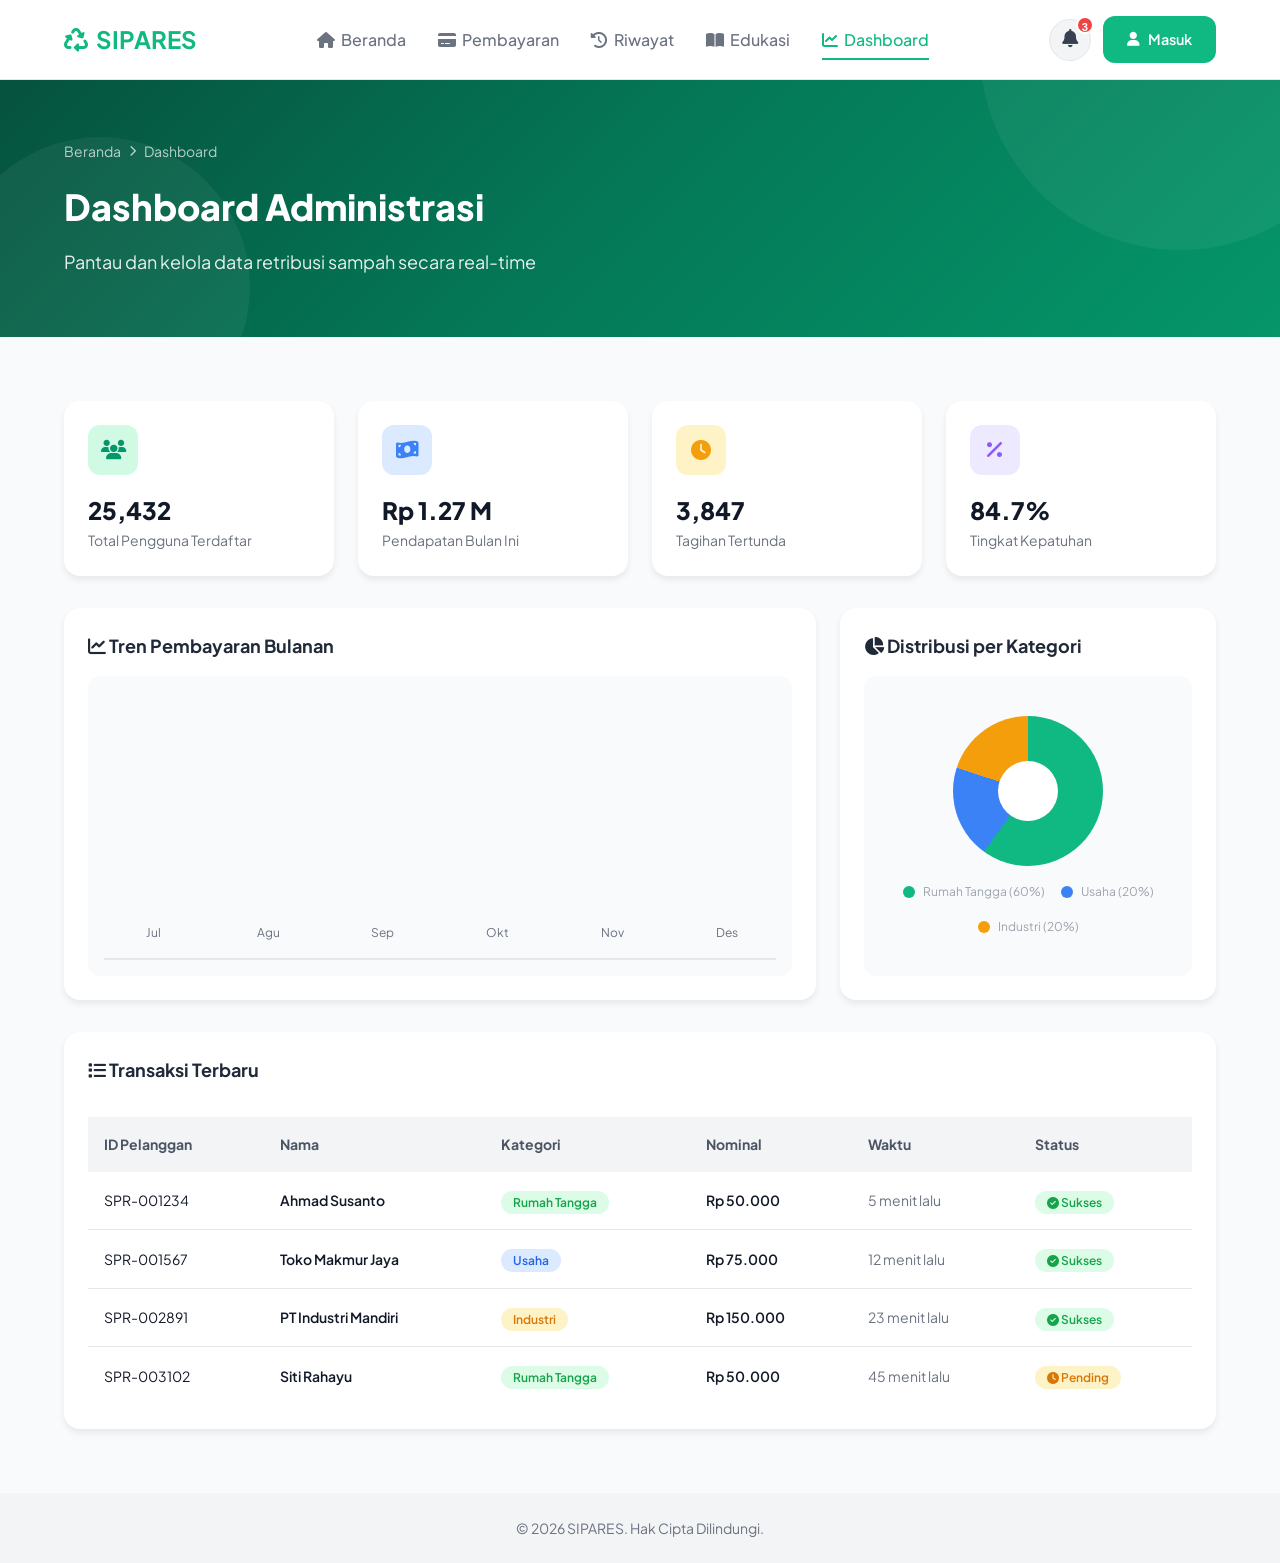
==== commit 4d4621c6: "First Commit" ====
--- a/dashboard.html
+++ b/dashboard.html
@@ -18,24 +18,24 @@
 <body>
   <!-- Navigation -->
   <nav class="navbar scrolled" id="navbar">
-    <div class="nav-container">
-      <a href="index.html" class="nav-logo">
-        <div class="logo-icon"><i class="fas fa-recycle"></i></div>
-        <span class="logo-text">SIPARES</span>
+    <div class="container">
+      <a href="index.php" class="navbar-brand">
+        <i class="fas fa-recycle"></i>
+        SIPARES
       </a>
-      <div class="nav-menu" id="nav-menu">
-        <a href="index.html" class="nav-link"><i class="fas fa-home"></i><span>Beranda</span></a>
-        <a href="pembayaran.html" class="nav-link"><i class="fas fa-credit-card"></i><span>Pembayaran</span></a>
-        <a href="riwayat.html" class="nav-link"><i class="fas fa-history"></i><span>Riwayat</span></a>
-        <a href="edukasi.html" class="nav-link"><i class="fas fa-book-open"></i><span>Edukasi</span></a>
-        <a href="dashboard.html" class="nav-link active"><i class="fas fa-chart-line"></i><span>Dashboard</span></a>
-      </div>
+      <ul class="nav-links">
+        <li><a href="index.php"><i class="fas fa-home"></i> Beranda</a></li>
+        <li><a href="pembayaran.php"><i class="fas fa-credit-card"></i> Pembayaran</a></li>
+        <li><a href="riwayat.php"><i class="fas fa-history"></i> Riwayat</a></li>
+        <li><a href="edukasi.php"><i class="fas fa-book-open"></i> Edukasi</a></li>
+        <li><a href="dashboard.php" class="active"><i class="fas fa-chart-line"></i> Dashboard</a></li>
+      </ul>
       <div class="nav-actions">
         <button class="btn-notification" id="btn-notification"><i class="fas fa-bell"></i><span
             class="notification-badge">3</span></button>
-        <a href="login.html" class="btn btn-primary btn-login"><i class="fas fa-user"></i><span>Masuk</span></a>
-      </div>
-      <button class="nav-toggle" id="nav-toggle"><span></span><span></span><span></span></button>
+        <a href="login.php" class="btn btn-primary btn-login"><i class="fas fa-user"></i><span>Masuk</span></a>
+      </div>
+      <button class="mobile-menu-btn" id="mobileMenuBtn"><i class="fas fa-bars"></i></button>
     </div>
   </nav>
 
@@ -48,7 +48,7 @@
     <div class="container">
       <div class="page-header-content">
         <div class="breadcrumb">
-          <a href="index.html">Beranda</a>
+          <a href="index.php">Beranda</a>
           <i class="fas fa-chevron-right"></i>
           <span>Dashboard</span>
         </div>
--- a/css/styles.css
+++ b/css/styles.css
@@ -1,3 +1,5 @@
+@import url('components.css');
+
 /* ========================================
    SIPARES - Clean & Simple Design System
    ======================================== */
@@ -8,11 +10,29 @@
   --primary-dark: #059669;
   --primary-light: #d1fae5;
 
+  --primary-50: #ecfdf5;
+  --primary-100: #d1fae5;
+  --primary-200: #a7f3d0;
+  --primary-300: #6ee7b7;
+  --primary-400: #34d399;
+  --primary-500: #10b981;
+  --primary-600: #059669;
+  --primary-700: #047857;
+  --primary-800: #065f46;
+  --primary-900: #064e3b;
+
+  --gradient-hero: linear-gradient(135deg, #064e3b 0%, #047857 50%, #059669 100%);
+  --gradient-primary: linear-gradient(135deg, #10b981 0%, #059669 100%);
+
   --secondary: #3b82f6;
   --success: #22c55e;
   --warning: #f59e0b;
   --danger: #ef4444;
   --info: #06b6d4;
+
+  --accent-blue: #3b82f6;
+  --accent-orange: #f59e0b;
+  --accent-purple: #8b5cf6;
 
   /* Neutral */
   --white: #ffffff;
@@ -27,6 +47,28 @@
   --gray-800: #1f2937;
   --gray-900: #111827;
 
+  /* Spacing */
+  --spacing-1: 0.25rem;
+  --spacing-2: 0.5rem;
+  --spacing-3: 0.75rem;
+  --spacing-4: 1rem;
+  --spacing-5: 1.25rem;
+  --spacing-6: 1.5rem;
+  --spacing-8: 2rem;
+  --spacing-12: 3rem;
+  --spacing-16: 4rem;
+  --spacing-20: 5rem;
+
+  /* Font Sizes */
+  --font-size-xs: 0.75rem;
+  --font-size-sm: 0.875rem;
+  --font-size-base: 1rem;
+  --font-size-lg: 1.125rem;
+  --font-size-xl: 1.25rem;
+  --font-size-2xl: 1.5rem;
+  --font-size-3xl: 1.875rem;
+  --font-size-4xl: 2.25rem;
+
   /* Background */
   --bg-primary: #f9fafb;
   --bg-secondary: #ffffff;
@@ -44,6 +86,9 @@
   --shadow-sm: 0 1px 2px rgba(0,0,0,0.05);
   --shadow-md: 0 4px 6px rgba(0,0,0,0.07);
   --shadow-lg: 0 10px 25px rgba(0,0,0,0.1);
+  --shadow-xl: 0 20px 25px -5px rgba(0, 0, 0, 0.1), 0 10px 10px -5px rgba(0, 0, 0, 0.04);
+  --shadow-2xl: 0 25px 50px -12px rgba(0, 0, 0, 0.25);
+  --shadow-glow: 0 0 25px rgba(16, 185, 129, 0.3);
 
   /* Typography */
   --font-family: 'Plus Jakarta Sans', -apple-system, BlinkMacSystemFont, sans-serif;
@@ -53,10 +98,13 @@
   --radius-md: 0.5rem;
   --radius-lg: 0.75rem;
   --radius-xl: 1rem;
+  --radius-2xl: 1.5rem;
   --radius-full: 9999px;
 
   /* Transitions */
   --transition: 0.2s ease;
+  --transition-base: 0.3s ease;
+  --transition-slow: 0.5s ease;
 }
 
 /* Reset */
@@ -119,40 +167,63 @@
   box-shadow: var(--shadow-md);
 }
 
-.navbar .container {
+.navbar .container,
+.navbar .nav-container {
   display: flex;
   justify-content: space-between;
   align-items: center;
-}
-
-.navbar-brand {
+  max-width: 1200px;
+  margin: 0 auto;
+  padding: 0 1.5rem;
+}
+
+.navbar-brand,
+.nav-logo {
   display: flex;
   align-items: center;
   gap: 0.5rem;
   font-size: 1.5rem;
   font-weight: 700;
   color: var(--primary);
-}
-
-.nav-links {
+  text-decoration: none;
+}
+
+.nav-links,
+.nav-menu {
   display: flex;
   list-style: none;
   gap: 2rem;
-}
-
-.nav-links a {
+  align-items: center;
+  margin: 0;
+  padding: 0;
+}
+
+.nav-links a,
+.nav-menu a,
+.nav-link {
+  display: inline-flex;
+  align-items: center;
+  gap: 0.4rem;
   color: var(--text-secondary);
   font-weight: 500;
   padding: 0.5rem 0;
   position: relative;
+  text-decoration: none;
+  transition: var(--transition);
 }
 
 .nav-links a:hover,
-.nav-links a.active {
-  color: var(--primary);
-}
-
-.nav-links a::after {
+.nav-links a.active,
+.nav-menu a:hover,
+.nav-menu a.active,
+.nav-link:hover,
+.nav-link.active {
+  color: var(--primary);
+}
+
+.nav-links a::after,
+.nav-menu a::after,
+.nav-link::after {
   content: '';
   position: absolute;
   bottom: 0;
@@ -164,7 +235,11 @@
 }
 
 .nav-links a:hover::after,
-.nav-links a.active::after {
+.nav-links a.active::after,
+.nav-menu a:hover::after,
+.nav-menu a.active::after,
+.nav-link:hover::after,
+.nav-link.active::after {
   width: 100%;
 }
 
@@ -174,13 +249,30 @@
   align-items: center;
 }
 
-.mobile-menu-btn {
+.mobile-menu-btn,
+.nav-toggle {
   display: none;
   background: none;
   border: none;
   font-size: 1.5rem;
   color: var(--text-primary);
   cursor: pointer;
+}
+
+.nav-toggle {
+  flex-direction: column;
+  justify-content: space-between;
+  width: 24px;
+  height: 18px;
+  padding: 0;
+}
+
+.nav-toggle span {
+  width: 100%;
+  height: 2px;
+  background: var(--text-primary);
+  border-radius: 2px;
+  transition: var(--transition);
 }
 
 /* ========================================
